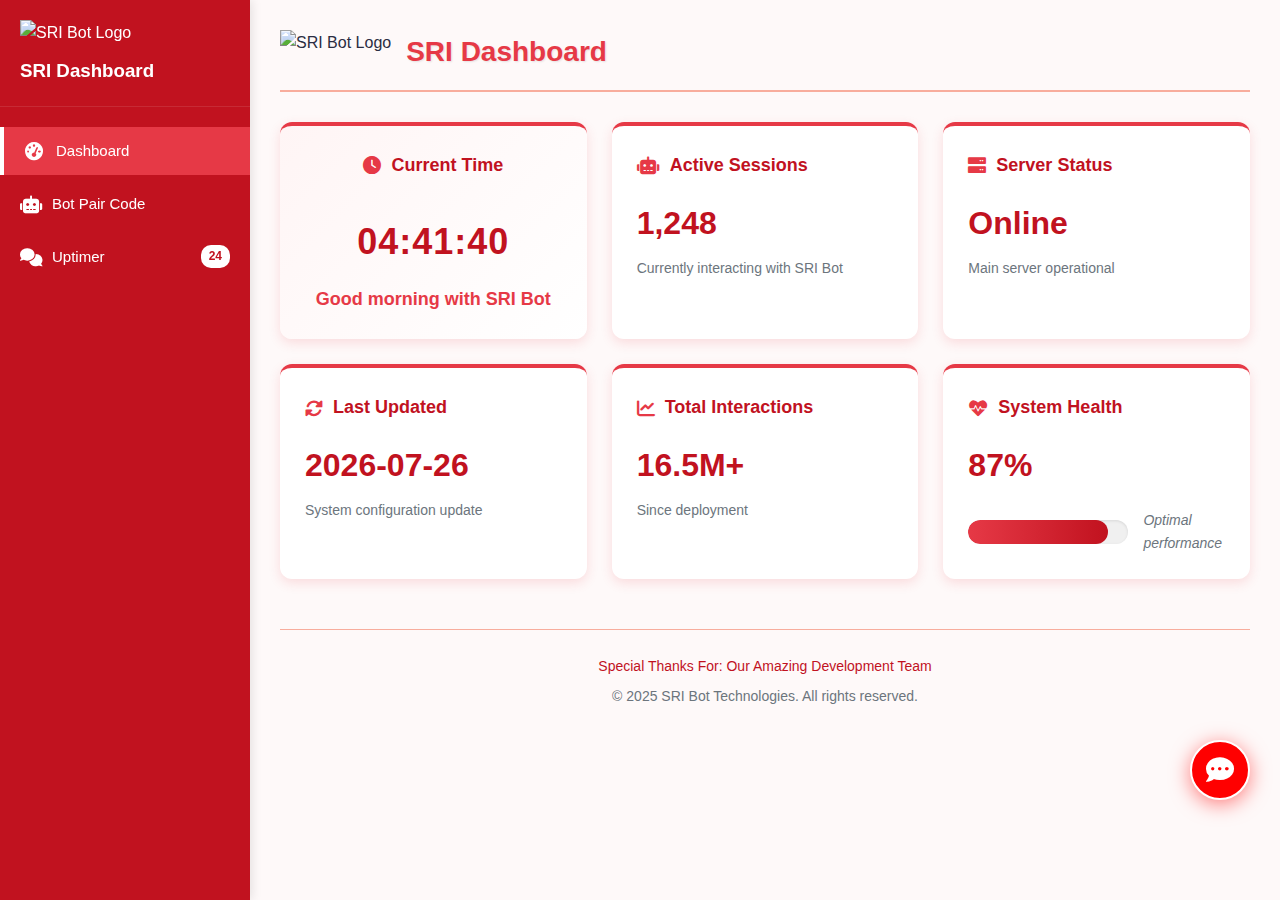
==== index.html @ 92da76e5 "Add files via upload" ====
<!DOCTYPE html>
<html lang="en">
<head>
    <meta charset="UTF-8">
    <meta name="viewport" content="width=device-width, initial-scale=1.0">
    <title>SRI Dashboard</title>
    <link rel="stylesheet" href="https://cdnjs.cloudflare.com/ajax/libs/font-awesome/6.0.0-beta3/css/all.min.css">
    <style>
        :root {
            --primary-color: #e63946;
            --primary-dark: #c1121f;
            --primary-light: #f8ad9d;
            --secondary-color: #fff5f5;
            --waluka-sidebar: #000000;
            --text-color: #2b2d42;
            --light-text: #6c757d;
            --card-shadow: 0 4px 12px rgba(230, 57, 70, 0.15);
            --card-hover-shadow: 0 8px 16px rgba(230, 57, 70, 0.2);
            --sidebar-width: 250px;
        }

        * {
            margin: 0;
            padding: 0;
            box-sizing: border-box;
            font-family: 'Segoe UI', Tahoma, Geneva, Verdana, sans-serif;
        }

        body {
            background-color: #fef9f9;
            color: var(--text-color);
            line-height: 1.6;
            display: flex;
            min-height: 100vh;
        }

        /* Sidebar Styles */
        .sidebar {
            width: var(--sidebar-width);
            background: var(--primary-dark);
            color: white;
            padding: 20px 0;
            transition: all 0.3s ease;
            height: 100vh;
            position: fixed;
            box-shadow: 2px 0 10px rgba(0, 0, 0, 0.1);
            z-index: 1000;
        }

        .sidebar-header {
            padding: 0 20px 20px;
            border-bottom: 1px solid rgba(255, 255, 255, 0.1);
            margin-bottom: 20px;
        }

        .sidebar-header img {
            height: 40px;
            margin-bottom: 10px;
        }

        .sidebar-menu {
            list-style: none;
        }

        .sidebar-menu li {
            margin-bottom: 5px;
        }

        .sidebar-menu a {
            display: flex;
            align-items: center;
            padding: 12px 20px;
            color: white;
            text-decoration: none;
            transition: all 0.3s ease;
            font-size: 15px;
        }

        .sidebar-menu a:hover, .sidebar-menu a.active {
            background: var(--primary-color);
            border-left: 4px solid white;
        }

        .sidebar-menu i {
            margin-right: 12px;
            font-size: 18px;
            width: 20px;
            text-align: center;
        }

        .sidebar-menu .menu-text {
            flex-grow: 1;
        }

        .sidebar-menu .badge {
            background: white;
            color: var(--primary-dark);
            border-radius: 10px;
            padding: 2px 8px;
            font-size: 12px;
            font-weight: bold;
        }

        /* Main Content Styles */
        .main-content {
            flex: 1;
            margin-left: var(--sidebar-width);
            padding: 30px;
            transition: all 0.3s ease;
        }

        .container {
            max-width: 1200px;
            margin: 0 auto;
        }

        header {
            display: flex;
            align-items: center;
            justify-content: space-between;
            margin-bottom: 30px;
            padding-bottom: 15px;
            border-bottom: 2px solid var(--primary-light);
        }

        .mobile-menu-btn {
            display: none;
            background: var(--primary-color);
            color: white;
            border: none;
            padding: 10px 15px;
            border-radius: 5px;
            font-size: 18px;
            cursor: pointer;
        }

        .logo {
            display: flex;
            align-items: center;
        }

        .logo img {
            height: 45px;
            margin-right: 15px;
        }

        .logo h1 {
            font-size: 28px;
            font-weight: 700;
            color: var(--primary-color);
            text-shadow: 1px 1px 2px rgba(0,0,0,0.1);
        }

        .dashboard {
            display: grid;
            grid-template-columns: repeat(auto-fit, minmax(300px, 1fr));
            gap: 25px;
        }

        .card {
            background: white;
            border-radius: 12px;
            padding: 25px;
            box-shadow: var(--card-shadow);
            transition: all 0.3s ease;
            border-top: 4px solid var(--primary-color);
        }

        .card:hover {
            transform: translateY(-5px);
            box-shadow: var(--card-hover-shadow);
        }

        .card h2 {
            font-size: 18px;
            margin-bottom: 18px;
            color: var(--primary-dark);
            display: flex;
            align-items: center;
            gap: 10px;
        }

        .card h2 i {
            color: var(--primary-color);
        }

        .card .value {
            font-size: 32px;
            font-weight: 700;
            margin-bottom: 8px;
            color: var(--primary-dark);
        }

        .card .label {
            color: var(--light-text);
            font-size: 14px;
        }

        .clock {
            display: flex;
            flex-direction: column;
            align-items: center;
            justify-content: center;
            text-align: center;
            background: linear-gradient(135deg, var(--secondary-color) 0%, white 100%);
        }

        .clock .time {
            font-size: 36px;
            font-weight: 700;
            margin: 15px 0;
            color: var(--primary-dark);
            letter-spacing: 1px;
        }

        .clock .greeting {
            font-size: 18px;
            color: var(--primary-color);
            font-weight: 600;
        }

        .battery {
            display: flex;
            flex-direction: column;
        }

        .battery-info {
            display: flex;
            align-items: center;
            margin-top: 10px;
        }

        .battery-level {
            width: 100%;
            height: 24px;
            background: #f0f0f0;
            border-radius: 12px;
            overflow: hidden;
            margin-right: 15px;
            position: relative;
            box-shadow: inset 0 1px 3px rgba(0,0,0,0.1);
        }

        .battery-fill {
            height: 100%;
            background: linear-gradient(90deg, var(--primary-color) 0%, var(--primary-dark) 100%);
            border-radius: 12px;
            width: 57%;
            transition: width 0.5s ease;
        }

        .battery-status {
            font-size: 14px;
            color: var(--light-text);
            font-style: italic;
        }

        .footer {
            margin-top: 50px;
            text-align: center;
            color: var(--light-text);
            font-size: 14px;
            padding: 25px;
            border-top: 1px solid var(--primary-light);
        }

        .footer p:first-child {
            color: var(--primary-dark);
            font-weight: 500;
            margin-bottom: 8px;
        }

        /* Animations */
        @keyframes pulse {
            0% { transform: scale(1); }
            50% { transform: scale(1.05); }
            100% { transform: scale(1); }
        }

        .time-update {
            animation: pulse 0.5s ease;
        }

        /* Responsive Styles */
        @media (max-width: 992px) {
            .sidebar {
                transform: translateX(-100%);
                position: fixed;
                top: 0;
                left: 0;
                height: 100%;
            }

            .sidebar.active {
                transform: translateX(0);
            }

            .main-content {
                margin-left: 0;
            }

            .mobile-menu-btn {
                display: block;
            }
        }

        @media (max-width: 768px) {
            .dashboard {
                grid-template-columns: 1fr;
            }
            
            .card .value {
                font-size: 28px;
            }
            
            .logo h1 {
                font-size: 24px;
            }

            .main-content {
                padding: 20px;
            }
        }
        
                /* Red Theme Variables */
        :root {
            --primary-red: #ff0000;
            --dark-red: #cc0000;
            --light-red: #ff6666;
            --white: #ffffff;
            --black: #000000;
        }

        /* Floating Chat Button - White Icon on Red */
        .floating-chat-btn {
            position: fixed;
            bottom: 100px; /* Moved up from bottom */
            right: 30px;
            z-index: 9999;
        }

        .chat-icon {
            width: 60px;
            height: 60px;
            background: var(--primary-red);
            border-radius: 50%;
            display: flex;
            align-items: center;
            justify-content: center;
            box-shadow: 0 4px 20px rgba(255, 0, 0, 0.5);
            cursor: pointer;
            transition: all 0.3s ease;
            border: 2px solid var(--white);
        }

        .chat-icon:hover {
            transform: scale(1.1);
            background: var(--dark-red);
        }

        .chat-icon i {
            color: var(--white);
            font-size: 28px;
        }

        /* Chat Window - Red Theme */
        .chat-window {
            position: fixed;
            bottom: 160px; /* Positioned above the button */
            right: 30px;
            width: 350px;
            height: 500px;
            background: var(--primary-red);
            border-radius: 15px 15px 0 0;
            box-shadow: 0 0 30px rgba(255, 0, 0, 0.3);
            display: none;
            flex-direction: column;
            z-index: 9998;
            border: 2px solid var(--white);
            overflow: hidden;
        }

        .chat-header {
            padding: 12px 15px;
            background: var(--dark-red);
            color: var(--white);
            display: flex;
            justify-content: space-between;
            align-items: center;
            font-weight: bold;
        }

        .close-btn {
            background: none;
            border: none;
            color: var(--white);
            font-size: 20px;
            cursor: pointer;
        }

        .chat-iframe {
            flex: 1;
            border: none;
            background: var(--white);
        }

        /* Animation for smooth appearance */
        @keyframes slideUp {
            from { transform: translateY(20px); opacity: 0; }
            to { transform: translateY(0); opacity: 1; }
        }

        .chat-window.open {
            display: flex;
            animation: slideUp 0.3s ease-out;
        }

        /* Responsive Design */
        @media (max-width: 768px) {
            .chat-window {
                width: 90%;
                right: 5%;
                height: 80vh;
                bottom: 120px;
            }
            
            .floating-chat-btn {
                bottom: 30px;
            }
        }
    </style>
</head>
<body>
    <!-- Sidebar Navigation -->
    <div class="sidebar" id="sidebar">
        <div class="sidebar-header">
            <img src="https://i.ibb.co/XfCcWFsG/Picsart-25-03-27-20-44-23-257.png" alt="SRI Bot Logo">
            <h3>SRI Dashboard</h3>
        </div>
        <ul class="sidebar-menu">
            <li><a href="index.html" class="active"><i class="fas fa-tachometer-alt"></i> <span class="menu-text">Dashboard</span></a></li>
            <li><a href="webpair.html"><i class="fas fa-robot"></i> <span class="menu-text">Bot Pair Code</span></a></li>
            <li><a href="#"><i class="fas fa-comments"></i> <span class="menu-text">Uptimer</span> <span class="badge">24</span></a></li>
            <!-- <li><a href="#"><i class="fas fa-chart-bar"></i> <span class="menu-text">Analytics</span></a></li>
            <li><a href="#"><i class="fas fa-cog"></i> <span class="menu-text">Settings</span></a></li>
            <li><a href="#"><i class="fas fa-users"></i> <span class="menu-text">Users</span></a></li>
            <li><a href="#"><i class="fas fa-plug"></i> <span class="menu-text">Integrations</span></a></li>
            <li><a href="#"><i class="fas fa-file-alt"></i> <span class="menu-text">Reports</span></a></li>
            <li><a href="#"><i class="fas fa-question-circle"></i> <span class="menu-text">Help</span></a></li>
            <li><a href="#"><i class="fas fa-sign-out-alt"></i> <span class="menu-text">Logout</span></a></li> -->
        </ul>
    </div>

    <!-- Main Content -->
    <div class="main-content">
        <div class="container">
            <header>
                <button class="mobile-menu-btn" id="mobileMenuBtn">
                    <i class="fas fa-bars"></i>
                </button>
                <div class="logo">
                    <img src="https://i.ibb.co/XfCcWFsG/Picsart-25-03-27-20-44-23-257.png" alt="SRI Bot Logo">
                    <h1>SRI Dashboard</h1>
                </div>
            </header>

            <div class="dashboard">
                <div class="card clock">
                    <h2><i class="fas fa-clock"></i> Current Time</h2>
                    <div class="time" id="current-time">--:--:--</div>
                    <div class="greeting" id="greeting">Welcome to SRI Bot</div>
                </div>

                <div class="card">
                    <h2><i class="fas fa-robot"></i> Active Sessions</h2>
                    <div class="value">1,248</div>
                    <div class="label">Currently interacting with SRI Bot</div>
                </div>

                <div class="card">
                    <h2><i class="fas fa-server"></i> Server Status</h2>
                    <div class="value">Online</div>
                    <div class="label">Main server operational</div>
                </div>

                <div class="card">
                    <h2><i class="fas fa-sync-alt"></i> Last Updated</h2>
                    <div class="value" id="last-updated">2025-01-20</div>
                    <div class="label">System configuration update</div>
                </div>

                <div class="card">
                    <h2><i class="fas fa-chart-line"></i> Total Interactions</h2>
                    <div class="value">16.5M+</div>
                    <div class="label">Since deployment</div>
                </div>

                <div class="card battery">
                    <h2><i class="fas fa-heartbeat"></i> System Health</h2>
                    <div class="value">87%</div>
                    <div class="battery-info">
                        <div class="battery-level">
                            <div class="battery-fill" style="width: 87%;"></div>
                        </div>
                        <div class="battery-status">Optimal performance</div>
                    </div>
                </div>
            </div>
            
                <!-- Your website content here -->

    <!-- Floating Chat Button -->
    <div class="floating-chat-btn" id="chatBtn">
        <div class="chat-icon">
            <i class="fas fa-comment-dots"></i>
        </div>
    </div>

    <!-- Chat Window -->
    <div class="chat-window" id="chatWindow">
        <div class="chat-header">
            <span>SRI Chat</span>
            <button class="close-btn" id="closeChat">
                <i class="fas fa-times"></i>
            </button>
        </div>
        <iframe src="https://sri-chat.vercel.app/" class="chat-iframe" allow="camera; microphone"></iframe>
    </div>

            <div class="footer">
                <p>Special Thanks For: Our Amazing Development Team</p>
                <p>&copy; 2025 SRI Bot Technologies. All rights reserved.</p>
            </div>
        </div>
    </div>

    <script>
        // Update clock in real-time with animation
        function updateClock() {
            const now = new Date();
            const timeElement = document.getElementById('current-time');
            const hours = now.getHours().toString().padStart(2, '0');
            const minutes = now.getMinutes().toString().padStart(2, '0');
            const seconds = now.getSeconds().toString().padStart(2, '0');
            
            // Add animation class
            timeElement.classList.add('time-update');
            setTimeout(() => {
                timeElement.classList.remove('time-update');
            }, 500);
            
            timeElement.textContent = `${hours}:${minutes}:${seconds}`;

            // Update greeting based on time of day
            const greetingElement = document.getElementById('greeting');
            if (hours < 12) {
                greetingElement.textContent = 'Good morning with SRI Bot';
            } else if (hours < 18) {
                greetingElement.textContent = 'Good afternoon with SRI Bot';
            } else {
                greetingElement.textContent = 'Good evening with SRI Bot';
            }
        }

        // Update last updated date to current date
        document.getElementById('last-updated').textContent = new Date().toISOString().split('T')[0];

        // Initialize clock and update every second
        updateClock();
        setInterval(updateClock, 1000);

        // Simulate changing system health for demo purposes
        setInterval(() => {
            const batteryFill = document.querySelector('.battery-fill');
            const batteryValue = document.querySelector('.battery .value');
            const batteryStatus = document.querySelector('.battery-status');
            const randomHealth = Math.floor(Math.random() * 20) + 80; // Random between 80-100
            
            batteryFill.style.width = `${randomHealth}%`;
            batteryValue.textContent = `${randomHealth}%`;
            
            if (randomHealth > 90) {
                batteryStatus.textContent = "Optimal performance";
            } else if (randomHealth > 75) {
                batteryStatus.textContent = "Good condition";
            } else {
                batteryStatus.textContent = "Needs attention";
            }
        }, 5000);

        // Mobile Menu Toggle
        const mobileMenuBtn = document.getElementById('mobileMenuBtn');
        const sidebar = document.getElementById('sidebar');

        mobileMenuBtn.addEventListener('click', () => {
            sidebar.classList.toggle('active');
        });

        // Close sidebar when clicking outside on mobile
        document.addEventListener('click', (event) => {
            if (window.innerWidth <= 768 && 
                !sidebar.contains(event.target) && 
                !mobileMenuBtn.contains(event.target)) {
                sidebar.classList.remove('active');
            }
        });

        // Keep your existing JavaScript functions here
        
        // Chat Toggle Functionality
        const chatBtn = document.getElementById('chatBtn');
        const chatWindow = document.getElementById('chatWindow');
        const closeChat = document.getElementById('closeChat');

        chatBtn.addEventListener('click', function() {
            chatWindow.classList.toggle('open');
        });

        closeChat.addEventListener('click', function() {
            chatWindow.classList.remove('open');
        });

        // Close when clicking outside (optional)
        document.addEventListener('click', function(e) {
            if (!chatWindow.contains(e.target) && !chatBtn.contains(e.target)) {
                chatWindow.classList.remove('open');
            }
        });
    </script>
</body>
</html>
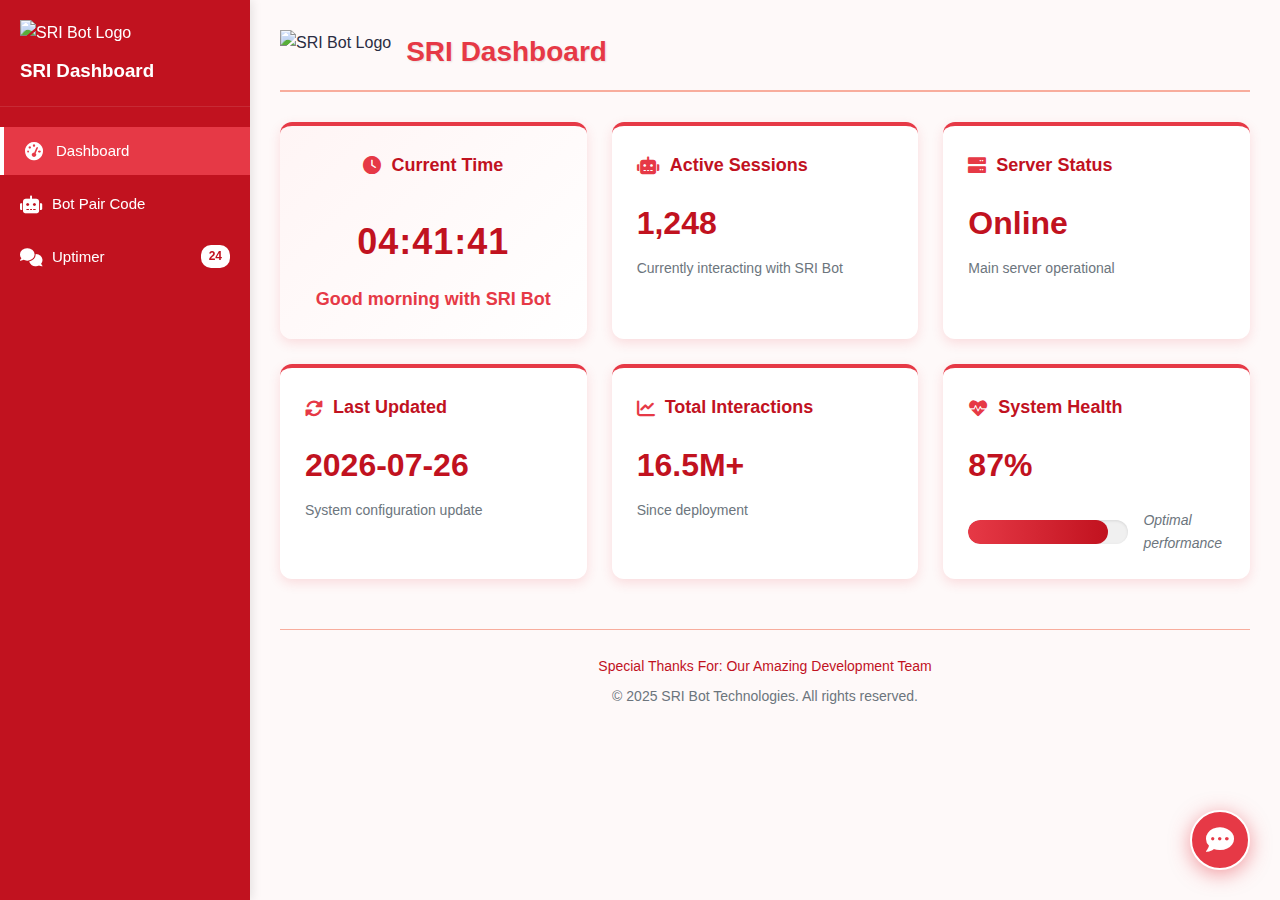
==== commit 51bf9445: "Add files via upload" ====
--- a/index.html
+++ b/index.html
@@ -331,101 +331,105 @@
             --black: #000000;
         }
 
-        /* Floating Chat Button - White Icon on Red */
-        .floating-chat-btn {
+/* අලුතින් එක් කරන ලද ස්ටයිල් */
+        .close-btn {
+            background: transparent;
+            border: none;
+            color: white;
+            cursor: pointer;
+            padding: 5px;
+            margin-left: 15px;
+        }
+
+        .close-btn:hover {
+            color: #ffd6d9;
+        }
+
+        /* Floating Chat Button */
+        .chat-toggle-btn {
             position: fixed;
-            bottom: 100px; /* Moved up from bottom */
+            bottom: 30px;
             right: 30px;
-            z-index: 9999;
-        }
-
-        .chat-icon {
             width: 60px;
             height: 60px;
-            background: var(--primary-red);
+            background: #e63946;
             border-radius: 50%;
             display: flex;
             align-items: center;
             justify-content: center;
-            box-shadow: 0 4px 20px rgba(255, 0, 0, 0.5);
+            box-shadow: 0 4px 20px rgba(230, 57, 70, 0.5);
             cursor: pointer;
-            transition: all 0.3s ease;
-            border: 2px solid var(--white);
-        }
-
-        .chat-icon:hover {
-            transform: scale(1.1);
-            background: var(--dark-red);
-        }
-
-        .chat-icon i {
-            color: var(--white);
+            border: 2px solid white;
+            z-index: 1000;
+        }
+        
+        .chat-toggle-btn i {
+            color: white;
             font-size: 28px;
-        }
-
-        /* Chat Window - Red Theme */
+            transition: transform 0.3s;
+        }
+        
+        .chat-toggle-btn.active i {
+            transform: rotate(135deg);
+        }
+
+        /* Floating Chat Window */
         .chat-window {
             position: fixed;
-            bottom: 160px; /* Positioned above the button */
+            bottom: 100px;
             right: 30px;
             width: 350px;
-            height: 500px;
-            background: var(--primary-red);
-            border-radius: 15px 15px 0 0;
-            box-shadow: 0 0 30px rgba(255, 0, 0, 0.3);
+            height: 450px;
+            background: #e63946;
+            border-radius: 12px 12px 0 0;
+            box-shadow: 0 0 30px rgba(230, 57, 70, 0.3);
             display: none;
             flex-direction: column;
-            z-index: 9998;
-            border: 2px solid var(--white);
+            z-index: 999;
+            border: 2px solid white;
             overflow: hidden;
-        }
-
+            resize: none;
+        }
+        
+        .chat-window.active {
+            display: flex;
+        }
+        
         .chat-header {
             padding: 12px 15px;
-            background: var(--dark-red);
-            color: var(--white);
+            background: #c1121f;
+            color: white;
             display: flex;
             justify-content: space-between;
             align-items: center;
-            font-weight: bold;
-        }
-
-        .close-btn {
-            background: none;
-            border: none;
-            color: var(--white);
-            font-size: 20px;
-            cursor: pointer;
-        }
-
-        .chat-iframe {
+            cursor: move;
+            user-select: none;
+        }
+        
+        .chat-content {
             flex: 1;
-            border: none;
-            background: var(--white);
-        }
-
-        /* Animation for smooth appearance */
-        @keyframes slideUp {
-            from { transform: translateY(20px); opacity: 0; }
-            to { transform: translateY(0); opacity: 1; }
-        }
-
-        .chat-window.open {
-            display: flex;
-            animation: slideUp 0.3s ease-out;
-        }
-
+            background: white;
+            overflow: auto;
+        }
+        
+        .resize-handle {
+            position: absolute;
+            width: 20px;
+            height: 20px;
+            right: 0;
+            bottom: 0;
+            cursor: nwse-resize;
+            background: #c1121f;
+            z-index: 10;
+        }
+        
         /* Responsive Design */
         @media (max-width: 768px) {
             .chat-window {
-                width: 90%;
-                right: 5%;
-                height: 80vh;
-                bottom: 120px;
-            }
-            
-            .floating-chat-btn {
-                bottom: 30px;
+                width: 90vw;
+                height: 60vh;
+                right: 5vw;
+                bottom: 80px;
             }
         }
     </style>
@@ -473,7 +477,7 @@
 
                 <div class="card">
                     <h2><i class="fas fa-robot"></i> Active Sessions</h2>
-                    <div class="value">1,248</div>
+                    <div class="value" id="visitor-count">1,248</div>
                     <div class="label">Currently interacting with SRI Bot</div>
                 </div>
 
@@ -491,7 +495,7 @@
 
                 <div class="card">
                     <h2><i class="fas fa-chart-line"></i> Total Interactions</h2>
-                    <div class="value">16.5M+</div>
+                    <div class="value" id="total-requests">16.5M+</div>
                     <div class="label">Since deployment</div>
                 </div>
 
@@ -508,23 +512,21 @@
             </div>
             
                 <!-- Your website content here -->
-
-    <!-- Floating Chat Button -->
-    <div class="floating-chat-btn" id="chatBtn">
-        <div class="chat-icon">
-            <i class="fas fa-comment-dots"></i>
+    <!-- Floating Chat Toggle Button -->
+    <div class="chat-toggle-btn" id="chatToggleBtn">
+        <i class="fas fa-comment-dots"></i>
+    </div>
+
+    <!-- Floating Chat Window -->
+    <div class="chat-window" id="chatWindow">
+        <div class="chat-header" id="chatHeader">
+            <span>SRI Live Chat</span>
+
         </div>
-    </div>
-
-    <!-- Chat Window -->
-    <div class="chat-window" id="chatWindow">
-        <div class="chat-header">
-            <span>SRI Chat</span>
-            <button class="close-btn" id="closeChat">
-                <i class="fas fa-times"></i>
-            </button>
+        <div class="chat-content">
+            <iframe src="https://sri-chat.vercel.app/" style="width:100%;height:100%;border:none;"></iframe>
         </div>
-        <iframe src="https://sri-chat.vercel.app/" class="chat-iframe" allow="camera; microphone"></iframe>
+        <div class="resize-handle" id="resizeHandle"></div>
     </div>
 
             <div class="footer">
@@ -561,6 +563,23 @@
                 greetingElement.textContent = 'Good evening with SRI Bot';
             }
         }
+        
+        //Visitor-count
+        fetch("https://visitor.api.akuari.my.id/umum/view?id=Waluka")
+       .then((response) => response.json())
+       .then((data) => {
+        const visitorCount = data?.visitor?.total; 
+        const visitorCountTdy = data?.visitor?.hari; 
+        if (visitorCount !== undefined) {
+        document.getElementById("visitor-count").innerText = visitorCountTdy;
+        document.getElementById("total-requests").innerText = visitorCount;
+        } else {
+        console.error("Visitor count not available.");
+    }
+  })
+  .catch((error) => {
+    console.error("Error fetching data:", error);
+  });
 
         // Update last updated date to current date
         document.getElementById('last-updated').textContent = new Date().toISOString().split('T')[0];
@@ -608,23 +627,153 @@
         // Keep your existing JavaScript functions here
         
         // Chat Toggle Functionality
-        const chatBtn = document.getElementById('chatBtn');
-        const chatWindow = document.getElementById('chatWindow');
-        const closeChat = document.getElementById('closeChat');
-
-        chatBtn.addEventListener('click', function() {
-            chatWindow.classList.toggle('open');
-        });
-
-        closeChat.addEventListener('click', function() {
-            chatWindow.classList.remove('open');
-        });
-
-        // Close when clicking outside (optional)
-        document.addEventListener('click', function(e) {
-            if (!chatWindow.contains(e.target) && !chatBtn.contains(e.target)) {
-                chatWindow.classList.remove('open');
-            }
+        document.addEventListener('DOMContentLoaded', function() {
+            const chatToggleBtn = document.getElementById('chatToggleBtn');
+            const chatWindow = document.getElementById('chatWindow');
+            const chatHeader = document.getElementById('chatHeader');
+            const closeChat = document.getElementById('closeChat');
+            const resizeHandle = document.getElementById('resizeHandle');
+
+            // Drag එකට බාධා නොකිරීම සඳහා
+            chatHeader.addEventListener('mousedown', function(e) {
+                // Close බොත්තම මත ක්ලික් කලහොත් drag නොකිරීම
+                if(e.target.closest('.close-btn')) return;
+                
+                isDragging = true;
+                offsetX = e.clientX - chatWindow.getBoundingClientRect().left;
+                offsetY = e.clientY - chatWindow.getBoundingClientRect().top;
+                chatWindow.style.cursor = 'grabbing';
+                e.preventDefault();
+            });
+
+                        // Toggle chat window
+            chatToggleBtn.addEventListener('click', function() {
+                chatWindow.classList.toggle('active');
+                chatToggleBtn.classList.toggle('active');
+            });
+
+            
+
+            // Make window draggable
+            let isDragging = false;
+            let offsetX, offsetY;
+
+            chatHeader.addEventListener('mousedown', function(e) {
+                isDragging = true;
+                offsetX = e.clientX - chatWindow.getBoundingClientRect().left;
+                offsetY = e.clientY - chatWindow.getBoundingClientRect().top;
+                chatWindow.style.cursor = 'grabbing';
+                e.preventDefault();
+            });
+
+            document.addEventListener('mousemove', function(e) {
+                if (!isDragging) return;
+                
+                // Calculate new position
+                let newLeft = e.clientX - offsetX;
+                let newTop = e.clientY - offsetY;
+                
+                // Keep window within viewport
+                newLeft = Math.max(0, Math.min(newLeft, window.innerWidth - chatWindow.offsetWidth));
+                newTop = Math.max(0, Math.min(newTop, window.innerHeight - chatWindow.offsetHeight));
+                
+                chatWindow.style.left = newLeft + 'px';
+                chatWindow.style.top = newTop + 'px';
+            });
+
+            document.addEventListener('mouseup', function() {
+                isDragging = false;
+                chatWindow.style.cursor = '';
+            });
+
+            // Make window resizable
+            let isResizing = false;
+            let startWidth, startHeight, startX, startY;
+
+            resizeHandle.addEventListener('mousedown', function(e) {
+                isResizing = true;
+                startX = e.clientX;
+                startY = e.clientY;
+                startWidth = parseInt(document.defaultView.getComputedStyle(chatWindow).width, 10);
+                startHeight = parseInt(document.defaultView.getComputedStyle(chatWindow).height, 10);
+                e.preventDefault();
+            });
+
+            document.addEventListener('mousemove', function(e) {
+                if (!isResizing) return;
+                
+                // Calculate new size
+                let newWidth = startWidth + (e.clientX - startX);
+                let newHeight = startHeight + (e.clientY - startY);
+                
+                // Set minimum size
+                newWidth = Math.max(300, newWidth);
+                newHeight = Math.max(200, newHeight);
+                
+                chatWindow.style.width = newWidth + 'px';
+                chatWindow.style.height = newHeight + 'px';
+            });
+
+            document.addEventListener('mouseup', function() {
+                isResizing = false;
+            });
+
+            // Touch support for mobile devices
+            chatHeader.addEventListener('touchstart', function(e) {
+                isDragging = true;
+                const touch = e.touches[0];
+                offsetX = touch.clientX - chatWindow.getBoundingClientRect().left;
+                offsetY = touch.clientY - chatWindow.getBoundingClientRect().top;
+                e.preventDefault();
+            });
+
+            document.addEventListener('touchmove', function(e) {
+                if (!isDragging) return;
+                const touch = e.touches[0];
+                
+                let newLeft = touch.clientX - offsetX;
+                let newTop = touch.clientY - offsetY;
+                
+                newLeft = Math.max(0, Math.min(newLeft, window.innerWidth - chatWindow.offsetWidth));
+                newTop = Math.max(0, Math.min(newTop, window.innerHeight - chatWindow.offsetHeight));
+                
+                chatWindow.style.left = newLeft + 'px';
+                chatWindow.style.top = newTop + 'px';
+                e.preventDefault();
+            });
+
+            document.addEventListener('touchend', function() {
+                isDragging = false;
+            });
+
+            resizeHandle.addEventListener('touchstart', function(e) {
+                isResizing = true;
+                const touch = e.touches[0];
+                startX = touch.clientX;
+                startY = touch.clientY;
+                startWidth = parseInt(document.defaultView.getComputedStyle(chatWindow).width, 10);
+                startHeight = parseInt(document.defaultView.getComputedStyle(chatWindow).height, 10);
+                e.preventDefault();
+            });
+
+            document.addEventListener('touchmove', function(e) {
+                if (!isResizing) return;
+                const touch = e.touches[0];
+                
+                let newWidth = startWidth + (touch.clientX - startX);
+                let newHeight = startHeight + (touch.clientY - startY);
+                
+                newWidth = Math.max(300, newWidth);
+                newHeight = Math.max(200, newHeight);
+                
+                chatWindow.style.width = newWidth + 'px';
+                chatWindow.style.height = newHeight + 'px';
+                e.preventDefault();
+            });
+
+            document.addEventListener('touchend', function() {
+                isResizing = false;
+            });
         });
     </script>
 </body>
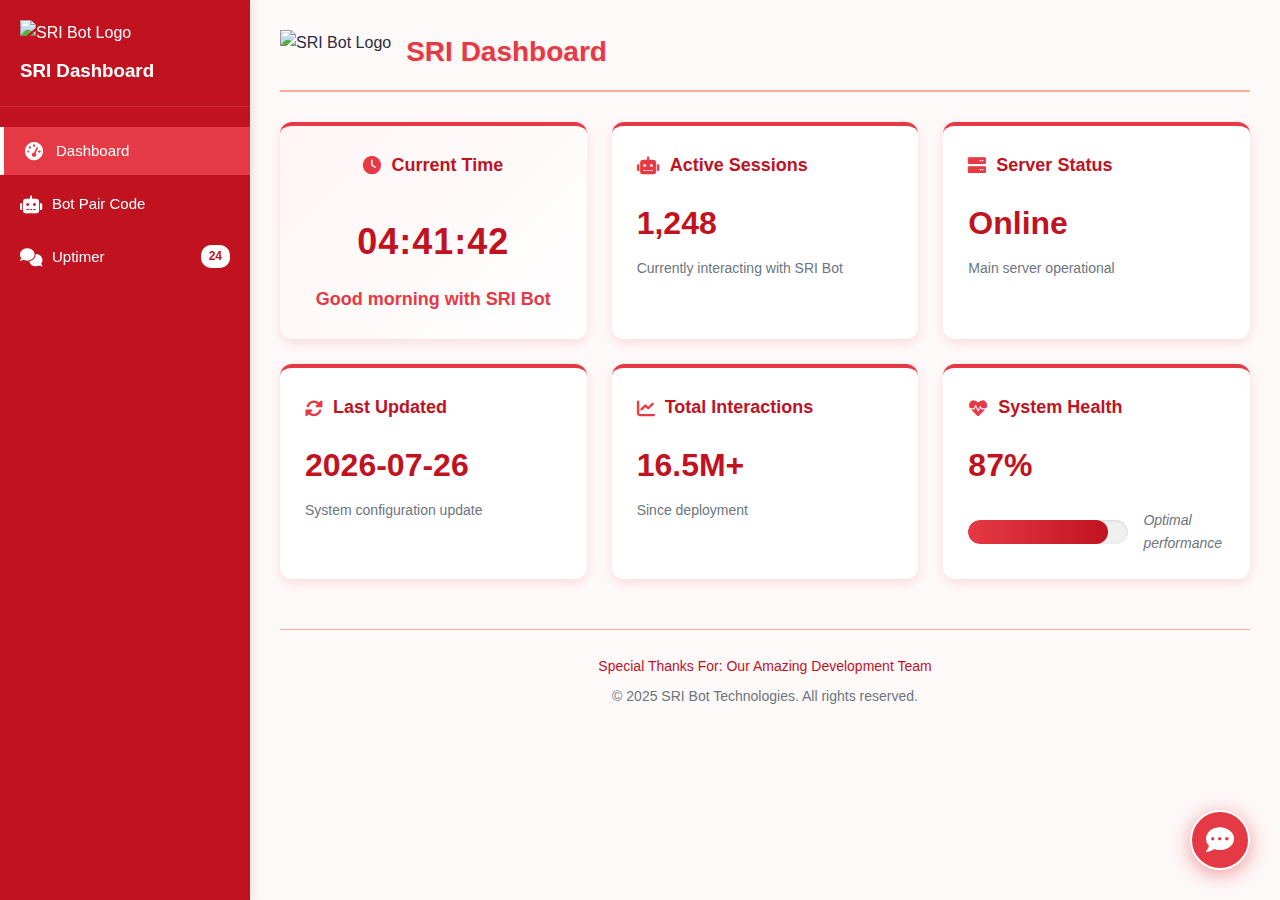
==== commit 78b601fe: "Add files via upload" ====
--- a/index.html
+++ b/index.html
@@ -4,435 +4,8 @@
     <meta charset="UTF-8">
     <meta name="viewport" content="width=device-width, initial-scale=1.0">
     <title>SRI Dashboard</title>
+    <link rel="stylesheet" href="style.css">
     <link rel="stylesheet" href="https://cdnjs.cloudflare.com/ajax/libs/font-awesome/6.0.0-beta3/css/all.min.css">
-    <style>
-        :root {
-            --primary-color: #e63946;
-            --primary-dark: #c1121f;
-            --primary-light: #f8ad9d;
-            --secondary-color: #fff5f5;
-            --waluka-sidebar: #000000;
-            --text-color: #2b2d42;
-            --light-text: #6c757d;
-            --card-shadow: 0 4px 12px rgba(230, 57, 70, 0.15);
-            --card-hover-shadow: 0 8px 16px rgba(230, 57, 70, 0.2);
-            --sidebar-width: 250px;
-        }
-
-        * {
-            margin: 0;
-            padding: 0;
-            box-sizing: border-box;
-            font-family: 'Segoe UI', Tahoma, Geneva, Verdana, sans-serif;
-        }
-
-        body {
-            background-color: #fef9f9;
-            color: var(--text-color);
-            line-height: 1.6;
-            display: flex;
-            min-height: 100vh;
-        }
-
-        /* Sidebar Styles */
-        .sidebar {
-            width: var(--sidebar-width);
-            background: var(--primary-dark);
-            color: white;
-            padding: 20px 0;
-            transition: all 0.3s ease;
-            height: 100vh;
-            position: fixed;
-            box-shadow: 2px 0 10px rgba(0, 0, 0, 0.1);
-            z-index: 1000;
-        }
-
-        .sidebar-header {
-            padding: 0 20px 20px;
-            border-bottom: 1px solid rgba(255, 255, 255, 0.1);
-            margin-bottom: 20px;
-        }
-
-        .sidebar-header img {
-            height: 40px;
-            margin-bottom: 10px;
-        }
-
-        .sidebar-menu {
-            list-style: none;
-        }
-
-        .sidebar-menu li {
-            margin-bottom: 5px;
-        }
-
-        .sidebar-menu a {
-            display: flex;
-            align-items: center;
-            padding: 12px 20px;
-            color: white;
-            text-decoration: none;
-            transition: all 0.3s ease;
-            font-size: 15px;
-        }
-
-        .sidebar-menu a:hover, .sidebar-menu a.active {
-            background: var(--primary-color);
-            border-left: 4px solid white;
-        }
-
-        .sidebar-menu i {
-            margin-right: 12px;
-            font-size: 18px;
-            width: 20px;
-            text-align: center;
-        }
-
-        .sidebar-menu .menu-text {
-            flex-grow: 1;
-        }
-
-        .sidebar-menu .badge {
-            background: white;
-            color: var(--primary-dark);
-            border-radius: 10px;
-            padding: 2px 8px;
-            font-size: 12px;
-            font-weight: bold;
-        }
-
-        /* Main Content Styles */
-        .main-content {
-            flex: 1;
-            margin-left: var(--sidebar-width);
-            padding: 30px;
-            transition: all 0.3s ease;
-        }
-
-        .container {
-            max-width: 1200px;
-            margin: 0 auto;
-        }
-
-        header {
-            display: flex;
-            align-items: center;
-            justify-content: space-between;
-            margin-bottom: 30px;
-            padding-bottom: 15px;
-            border-bottom: 2px solid var(--primary-light);
-        }
-
-        .mobile-menu-btn {
-            display: none;
-            background: var(--primary-color);
-            color: white;
-            border: none;
-            padding: 10px 15px;
-            border-radius: 5px;
-            font-size: 18px;
-            cursor: pointer;
-        }
-
-        .logo {
-            display: flex;
-            align-items: center;
-        }
-
-        .logo img {
-            height: 45px;
-            margin-right: 15px;
-        }
-
-        .logo h1 {
-            font-size: 28px;
-            font-weight: 700;
-            color: var(--primary-color);
-            text-shadow: 1px 1px 2px rgba(0,0,0,0.1);
-        }
-
-        .dashboard {
-            display: grid;
-            grid-template-columns: repeat(auto-fit, minmax(300px, 1fr));
-            gap: 25px;
-        }
-
-        .card {
-            background: white;
-            border-radius: 12px;
-            padding: 25px;
-            box-shadow: var(--card-shadow);
-            transition: all 0.3s ease;
-            border-top: 4px solid var(--primary-color);
-        }
-
-        .card:hover {
-            transform: translateY(-5px);
-            box-shadow: var(--card-hover-shadow);
-        }
-
-        .card h2 {
-            font-size: 18px;
-            margin-bottom: 18px;
-            color: var(--primary-dark);
-            display: flex;
-            align-items: center;
-            gap: 10px;
-        }
-
-        .card h2 i {
-            color: var(--primary-color);
-        }
-
-        .card .value {
-            font-size: 32px;
-            font-weight: 700;
-            margin-bottom: 8px;
-            color: var(--primary-dark);
-        }
-
-        .card .label {
-            color: var(--light-text);
-            font-size: 14px;
-        }
-
-        .clock {
-            display: flex;
-            flex-direction: column;
-            align-items: center;
-            justify-content: center;
-            text-align: center;
-            background: linear-gradient(135deg, var(--secondary-color) 0%, white 100%);
-        }
-
-        .clock .time {
-            font-size: 36px;
-            font-weight: 700;
-            margin: 15px 0;
-            color: var(--primary-dark);
-            letter-spacing: 1px;
-        }
-
-        .clock .greeting {
-            font-size: 18px;
-            color: var(--primary-color);
-            font-weight: 600;
-        }
-
-        .battery {
-            display: flex;
-            flex-direction: column;
-        }
-
-        .battery-info {
-            display: flex;
-            align-items: center;
-            margin-top: 10px;
-        }
-
-        .battery-level {
-            width: 100%;
-            height: 24px;
-            background: #f0f0f0;
-            border-radius: 12px;
-            overflow: hidden;
-            margin-right: 15px;
-            position: relative;
-            box-shadow: inset 0 1px 3px rgba(0,0,0,0.1);
-        }
-
-        .battery-fill {
-            height: 100%;
-            background: linear-gradient(90deg, var(--primary-color) 0%, var(--primary-dark) 100%);
-            border-radius: 12px;
-            width: 57%;
-            transition: width 0.5s ease;
-        }
-
-        .battery-status {
-            font-size: 14px;
-            color: var(--light-text);
-            font-style: italic;
-        }
-
-        .footer {
-            margin-top: 50px;
-            text-align: center;
-            color: var(--light-text);
-            font-size: 14px;
-            padding: 25px;
-            border-top: 1px solid var(--primary-light);
-        }
-
-        .footer p:first-child {
-            color: var(--primary-dark);
-            font-weight: 500;
-            margin-bottom: 8px;
-        }
-
-        /* Animations */
-        @keyframes pulse {
-            0% { transform: scale(1); }
-            50% { transform: scale(1.05); }
-            100% { transform: scale(1); }
-        }
-
-        .time-update {
-            animation: pulse 0.5s ease;
-        }
-
-        /* Responsive Styles */
-        @media (max-width: 992px) {
-            .sidebar {
-                transform: translateX(-100%);
-                position: fixed;
-                top: 0;
-                left: 0;
-                height: 100%;
-            }
-
-            .sidebar.active {
-                transform: translateX(0);
-            }
-
-            .main-content {
-                margin-left: 0;
-            }
-
-            .mobile-menu-btn {
-                display: block;
-            }
-        }
-
-        @media (max-width: 768px) {
-            .dashboard {
-                grid-template-columns: 1fr;
-            }
-            
-            .card .value {
-                font-size: 28px;
-            }
-            
-            .logo h1 {
-                font-size: 24px;
-            }
-
-            .main-content {
-                padding: 20px;
-            }
-        }
-        
-                /* Red Theme Variables */
-        :root {
-            --primary-red: #ff0000;
-            --dark-red: #cc0000;
-            --light-red: #ff6666;
-            --white: #ffffff;
-            --black: #000000;
-        }
-
-/* අලුතින් එක් කරන ලද ස්ටයිල් */
-        .close-btn {
-            background: transparent;
-            border: none;
-            color: white;
-            cursor: pointer;
-            padding: 5px;
-            margin-left: 15px;
-        }
-
-        .close-btn:hover {
-            color: #ffd6d9;
-        }
-
-        /* Floating Chat Button */
-        .chat-toggle-btn {
-            position: fixed;
-            bottom: 30px;
-            right: 30px;
-            width: 60px;
-            height: 60px;
-            background: #e63946;
-            border-radius: 50%;
-            display: flex;
-            align-items: center;
-            justify-content: center;
-            box-shadow: 0 4px 20px rgba(230, 57, 70, 0.5);
-            cursor: pointer;
-            border: 2px solid white;
-            z-index: 1000;
-        }
-        
-        .chat-toggle-btn i {
-            color: white;
-            font-size: 28px;
-            transition: transform 0.3s;
-        }
-        
-        .chat-toggle-btn.active i {
-            transform: rotate(135deg);
-        }
-
-        /* Floating Chat Window */
-        .chat-window {
-            position: fixed;
-            bottom: 100px;
-            right: 30px;
-            width: 350px;
-            height: 450px;
-            background: #e63946;
-            border-radius: 12px 12px 0 0;
-            box-shadow: 0 0 30px rgba(230, 57, 70, 0.3);
-            display: none;
-            flex-direction: column;
-            z-index: 999;
-            border: 2px solid white;
-            overflow: hidden;
-            resize: none;
-        }
-        
-        .chat-window.active {
-            display: flex;
-        }
-        
-        .chat-header {
-            padding: 12px 15px;
-            background: #c1121f;
-            color: white;
-            display: flex;
-            justify-content: space-between;
-            align-items: center;
-            cursor: move;
-            user-select: none;
-        }
-        
-        .chat-content {
-            flex: 1;
-            background: white;
-            overflow: auto;
-        }
-        
-        .resize-handle {
-            position: absolute;
-            width: 20px;
-            height: 20px;
-            right: 0;
-            bottom: 0;
-            cursor: nwse-resize;
-            background: #c1121f;
-            z-index: 10;
-        }
-        
-        /* Responsive Design */
-        @media (max-width: 768px) {
-            .chat-window {
-                width: 90vw;
-                height: 60vh;
-                right: 5vw;
-                bottom: 80px;
-            }
-        }
-    </style>
 </head>
 <body>
     <!-- Sidebar Navigation -->
@@ -536,245 +109,7 @@
         </div>
     </div>
 
-    <script>
-        // Update clock in real-time with animation
-        function updateClock() {
-            const now = new Date();
-            const timeElement = document.getElementById('current-time');
-            const hours = now.getHours().toString().padStart(2, '0');
-            const minutes = now.getMinutes().toString().padStart(2, '0');
-            const seconds = now.getSeconds().toString().padStart(2, '0');
-            
-            // Add animation class
-            timeElement.classList.add('time-update');
-            setTimeout(() => {
-                timeElement.classList.remove('time-update');
-            }, 500);
-            
-            timeElement.textContent = `${hours}:${minutes}:${seconds}`;
+<script  src="./server.js"></script>
 
-            // Update greeting based on time of day
-            const greetingElement = document.getElementById('greeting');
-            if (hours < 12) {
-                greetingElement.textContent = 'Good morning with SRI Bot';
-            } else if (hours < 18) {
-                greetingElement.textContent = 'Good afternoon with SRI Bot';
-            } else {
-                greetingElement.textContent = 'Good evening with SRI Bot';
-            }
-        }
-        
-        //Visitor-count
-        fetch("https://visitor.api.akuari.my.id/umum/view?id=Waluka")
-       .then((response) => response.json())
-       .then((data) => {
-        const visitorCount = data?.visitor?.total; 
-        const visitorCountTdy = data?.visitor?.hari; 
-        if (visitorCount !== undefined) {
-        document.getElementById("visitor-count").innerText = visitorCountTdy;
-        document.getElementById("total-requests").innerText = visitorCount;
-        } else {
-        console.error("Visitor count not available.");
-    }
-  })
-  .catch((error) => {
-    console.error("Error fetching data:", error);
-  });
-
-        // Update last updated date to current date
-        document.getElementById('last-updated').textContent = new Date().toISOString().split('T')[0];
-
-        // Initialize clock and update every second
-        updateClock();
-        setInterval(updateClock, 1000);
-
-        // Simulate changing system health for demo purposes
-        setInterval(() => {
-            const batteryFill = document.querySelector('.battery-fill');
-            const batteryValue = document.querySelector('.battery .value');
-            const batteryStatus = document.querySelector('.battery-status');
-            const randomHealth = Math.floor(Math.random() * 20) + 80; // Random between 80-100
-            
-            batteryFill.style.width = `${randomHealth}%`;
-            batteryValue.textContent = `${randomHealth}%`;
-            
-            if (randomHealth > 90) {
-                batteryStatus.textContent = "Optimal performance";
-            } else if (randomHealth > 75) {
-                batteryStatus.textContent = "Good condition";
-            } else {
-                batteryStatus.textContent = "Needs attention";
-            }
-        }, 5000);
-
-        // Mobile Menu Toggle
-        const mobileMenuBtn = document.getElementById('mobileMenuBtn');
-        const sidebar = document.getElementById('sidebar');
-
-        mobileMenuBtn.addEventListener('click', () => {
-            sidebar.classList.toggle('active');
-        });
-
-        // Close sidebar when clicking outside on mobile
-        document.addEventListener('click', (event) => {
-            if (window.innerWidth <= 768 && 
-                !sidebar.contains(event.target) && 
-                !mobileMenuBtn.contains(event.target)) {
-                sidebar.classList.remove('active');
-            }
-        });
-
-        // Keep your existing JavaScript functions here
-        
-        // Chat Toggle Functionality
-        document.addEventListener('DOMContentLoaded', function() {
-            const chatToggleBtn = document.getElementById('chatToggleBtn');
-            const chatWindow = document.getElementById('chatWindow');
-            const chatHeader = document.getElementById('chatHeader');
-            const closeChat = document.getElementById('closeChat');
-            const resizeHandle = document.getElementById('resizeHandle');
-
-            // Drag එකට බාධා නොකිරීම සඳහා
-            chatHeader.addEventListener('mousedown', function(e) {
-                // Close බොත්තම මත ක්ලික් කලහොත් drag නොකිරීම
-                if(e.target.closest('.close-btn')) return;
-                
-                isDragging = true;
-                offsetX = e.clientX - chatWindow.getBoundingClientRect().left;
-                offsetY = e.clientY - chatWindow.getBoundingClientRect().top;
-                chatWindow.style.cursor = 'grabbing';
-                e.preventDefault();
-            });
-
-                        // Toggle chat window
-            chatToggleBtn.addEventListener('click', function() {
-                chatWindow.classList.toggle('active');
-                chatToggleBtn.classList.toggle('active');
-            });
-
-            
-
-            // Make window draggable
-            let isDragging = false;
-            let offsetX, offsetY;
-
-            chatHeader.addEventListener('mousedown', function(e) {
-                isDragging = true;
-                offsetX = e.clientX - chatWindow.getBoundingClientRect().left;
-                offsetY = e.clientY - chatWindow.getBoundingClientRect().top;
-                chatWindow.style.cursor = 'grabbing';
-                e.preventDefault();
-            });
-
-            document.addEventListener('mousemove', function(e) {
-                if (!isDragging) return;
-                
-                // Calculate new position
-                let newLeft = e.clientX - offsetX;
-                let newTop = e.clientY - offsetY;
-                
-                // Keep window within viewport
-                newLeft = Math.max(0, Math.min(newLeft, window.innerWidth - chatWindow.offsetWidth));
-                newTop = Math.max(0, Math.min(newTop, window.innerHeight - chatWindow.offsetHeight));
-                
-                chatWindow.style.left = newLeft + 'px';
-                chatWindow.style.top = newTop + 'px';
-            });
-
-            document.addEventListener('mouseup', function() {
-                isDragging = false;
-                chatWindow.style.cursor = '';
-            });
-
-            // Make window resizable
-            let isResizing = false;
-            let startWidth, startHeight, startX, startY;
-
-            resizeHandle.addEventListener('mousedown', function(e) {
-                isResizing = true;
-                startX = e.clientX;
-                startY = e.clientY;
-                startWidth = parseInt(document.defaultView.getComputedStyle(chatWindow).width, 10);
-                startHeight = parseInt(document.defaultView.getComputedStyle(chatWindow).height, 10);
-                e.preventDefault();
-            });
-
-            document.addEventListener('mousemove', function(e) {
-                if (!isResizing) return;
-                
-                // Calculate new size
-                let newWidth = startWidth + (e.clientX - startX);
-                let newHeight = startHeight + (e.clientY - startY);
-                
-                // Set minimum size
-                newWidth = Math.max(300, newWidth);
-                newHeight = Math.max(200, newHeight);
-                
-                chatWindow.style.width = newWidth + 'px';
-                chatWindow.style.height = newHeight + 'px';
-            });
-
-            document.addEventListener('mouseup', function() {
-                isResizing = false;
-            });
-
-            // Touch support for mobile devices
-            chatHeader.addEventListener('touchstart', function(e) {
-                isDragging = true;
-                const touch = e.touches[0];
-                offsetX = touch.clientX - chatWindow.getBoundingClientRect().left;
-                offsetY = touch.clientY - chatWindow.getBoundingClientRect().top;
-                e.preventDefault();
-            });
-
-            document.addEventListener('touchmove', function(e) {
-                if (!isDragging) return;
-                const touch = e.touches[0];
-                
-                let newLeft = touch.clientX - offsetX;
-                let newTop = touch.clientY - offsetY;
-                
-                newLeft = Math.max(0, Math.min(newLeft, window.innerWidth - chatWindow.offsetWidth));
-                newTop = Math.max(0, Math.min(newTop, window.innerHeight - chatWindow.offsetHeight));
-                
-                chatWindow.style.left = newLeft + 'px';
-                chatWindow.style.top = newTop + 'px';
-                e.preventDefault();
-            });
-
-            document.addEventListener('touchend', function() {
-                isDragging = false;
-            });
-
-            resizeHandle.addEventListener('touchstart', function(e) {
-                isResizing = true;
-                const touch = e.touches[0];
-                startX = touch.clientX;
-                startY = touch.clientY;
-                startWidth = parseInt(document.defaultView.getComputedStyle(chatWindow).width, 10);
-                startHeight = parseInt(document.defaultView.getComputedStyle(chatWindow).height, 10);
-                e.preventDefault();
-            });
-
-            document.addEventListener('touchmove', function(e) {
-                if (!isResizing) return;
-                const touch = e.touches[0];
-                
-                let newWidth = startWidth + (touch.clientX - startX);
-                let newHeight = startHeight + (touch.clientY - startY);
-                
-                newWidth = Math.max(300, newWidth);
-                newHeight = Math.max(200, newHeight);
-                
-                chatWindow.style.width = newWidth + 'px';
-                chatWindow.style.height = newHeight + 'px';
-                e.preventDefault();
-            });
-
-            document.addEventListener('touchend', function() {
-                isResizing = false;
-            });
-        });
-    </script>
 </body>
 </html>
--- a/style.css
+++ b/style.css
@@ -0,0 +1,426 @@
+        :root {
+            --primary-color: #e63946;
+            --primary-dark: #c1121f;
+            --primary-light: #f8ad9d;
+            --secondary-color: #fff5f5;
+            --waluka-sidebar: #000000;
+            --text-color: #2b2d42;
+            --light-text: #6c757d;
+            --card-shadow: 0 4px 12px rgba(230, 57, 70, 0.15);
+            --card-hover-shadow: 0 8px 16px rgba(230, 57, 70, 0.2);
+            --sidebar-width: 250px;
+        }
+
+        * {
+            margin: 0;
+            padding: 0;
+            box-sizing: border-box;
+            font-family: 'Segoe UI', Tahoma, Geneva, Verdana, sans-serif;
+        }
+
+        body {
+            background-color: #fef9f9;
+            color: var(--text-color);
+            line-height: 1.6;
+            display: flex;
+            min-height: 100vh;
+        }
+
+        /* Sidebar Styles */
+        .sidebar {
+            width: var(--sidebar-width);
+            background: var(--primary-dark);
+            color: white;
+            padding: 20px 0;
+            transition: all 0.3s ease;
+            height: 100vh;
+            position: fixed;
+            box-shadow: 2px 0 10px rgba(0, 0, 0, 0.1);
+            z-index: 1000;
+        }
+
+        .sidebar-header {
+            padding: 0 20px 20px;
+            border-bottom: 1px solid rgba(255, 255, 255, 0.1);
+            margin-bottom: 20px;
+        }
+
+        .sidebar-header img {
+            height: 40px;
+            margin-bottom: 10px;
+        }
+
+        .sidebar-menu {
+            list-style: none;
+        }
+
+        .sidebar-menu li {
+            margin-bottom: 5px;
+        }
+
+        .sidebar-menu a {
+            display: flex;
+            align-items: center;
+            padding: 12px 20px;
+            color: white;
+            text-decoration: none;
+            transition: all 0.3s ease;
+            font-size: 15px;
+        }
+
+        .sidebar-menu a:hover, .sidebar-menu a.active {
+            background: var(--primary-color);
+            border-left: 4px solid white;
+        }
+
+        .sidebar-menu i {
+            margin-right: 12px;
+            font-size: 18px;
+            width: 20px;
+            text-align: center;
+        }
+
+        .sidebar-menu .menu-text {
+            flex-grow: 1;
+        }
+
+        .sidebar-menu .badge {
+            background: white;
+            color: var(--primary-dark);
+            border-radius: 10px;
+            padding: 2px 8px;
+            font-size: 12px;
+            font-weight: bold;
+        }
+
+        /* Main Content Styles */
+        .main-content {
+            flex: 1;
+            margin-left: var(--sidebar-width);
+            padding: 30px;
+            transition: all 0.3s ease;
+        }
+
+        .container {
+            max-width: 1200px;
+            margin: 0 auto;
+        }
+
+        header {
+            display: flex;
+            align-items: center;
+            justify-content: space-between;
+            margin-bottom: 30px;
+            padding-bottom: 15px;
+            border-bottom: 2px solid var(--primary-light);
+        }
+
+        .mobile-menu-btn {
+            display: none;
+            background: var(--primary-color);
+            color: white;
+            border: none;
+            padding: 10px 15px;
+            border-radius: 5px;
+            font-size: 18px;
+            cursor: pointer;
+        }
+
+        .logo {
+            display: flex;
+            align-items: center;
+        }
+
+        .logo img {
+            height: 45px;
+            margin-right: 15px;
+        }
+
+        .logo h1 {
+            font-size: 28px;
+            font-weight: 700;
+            color: var(--primary-color);
+            text-shadow: 1px 1px 2px rgba(0,0,0,0.1);
+        }
+
+        .dashboard {
+            display: grid;
+            grid-template-columns: repeat(auto-fit, minmax(300px, 1fr));
+            gap: 25px;
+        }
+
+        .card {
+            background: white;
+            border-radius: 12px;
+            padding: 25px;
+            box-shadow: var(--card-shadow);
+            transition: all 0.3s ease;
+            border-top: 4px solid var(--primary-color);
+        }
+
+        .card:hover {
+            transform: translateY(-5px);
+            box-shadow: var(--card-hover-shadow);
+        }
+
+        .card h2 {
+            font-size: 18px;
+            margin-bottom: 18px;
+            color: var(--primary-dark);
+            display: flex;
+            align-items: center;
+            gap: 10px;
+        }
+
+        .card h2 i {
+            color: var(--primary-color);
+        }
+
+        .card .value {
+            font-size: 32px;
+            font-weight: 700;
+            margin-bottom: 8px;
+            color: var(--primary-dark);
+        }
+
+        .card .label {
+            color: var(--light-text);
+            font-size: 14px;
+        }
+
+        .clock {
+            display: flex;
+            flex-direction: column;
+            align-items: center;
+            justify-content: center;
+            text-align: center;
+            background: linear-gradient(135deg, var(--secondary-color) 0%, white 100%);
+        }
+
+        .clock .time {
+            font-size: 36px;
+            font-weight: 700;
+            margin: 15px 0;
+            color: var(--primary-dark);
+            letter-spacing: 1px;
+        }
+
+        .clock .greeting {
+            font-size: 18px;
+            color: var(--primary-color);
+            font-weight: 600;
+        }
+
+        .battery {
+            display: flex;
+            flex-direction: column;
+        }
+
+        .battery-info {
+            display: flex;
+            align-items: center;
+            margin-top: 10px;
+        }
+
+        .battery-level {
+            width: 100%;
+            height: 24px;
+            background: #f0f0f0;
+            border-radius: 12px;
+            overflow: hidden;
+            margin-right: 15px;
+            position: relative;
+            box-shadow: inset 0 1px 3px rgba(0,0,0,0.1);
+        }
+
+        .battery-fill {
+            height: 100%;
+            background: linear-gradient(90deg, var(--primary-color) 0%, var(--primary-dark) 100%);
+            border-radius: 12px;
+            width: 57%;
+            transition: width 0.5s ease;
+        }
+
+        .battery-status {
+            font-size: 14px;
+            color: var(--light-text);
+            font-style: italic;
+        }
+
+        .footer {
+            margin-top: 50px;
+            text-align: center;
+            color: var(--light-text);
+            font-size: 14px;
+            padding: 25px;
+            border-top: 1px solid var(--primary-light);
+        }
+
+        .footer p:first-child {
+            color: var(--primary-dark);
+            font-weight: 500;
+            margin-bottom: 8px;
+        }
+
+        /* Animations */
+        @keyframes pulse {
+            0% { transform: scale(1); }
+            50% { transform: scale(1.05); }
+            100% { transform: scale(1); }
+        }
+
+        .time-update {
+            animation: pulse 0.5s ease;
+        }
+
+        /* Responsive Styles */
+        @media (max-width: 992px) {
+            .sidebar {
+                transform: translateX(-100%);
+                position: fixed;
+                top: 0;
+                left: 0;
+                height: 100%;
+            }
+
+            .sidebar.active {
+                transform: translateX(0);
+            }
+
+            .main-content {
+                margin-left: 0;
+            }
+
+            .mobile-menu-btn {
+                display: block;
+            }
+        }
+
+        @media (max-width: 768px) {
+            .dashboard {
+                grid-template-columns: 1fr;
+            }
+            
+            .card .value {
+                font-size: 28px;
+            }
+            
+            .logo h1 {
+                font-size: 24px;
+            }
+
+            .main-content {
+                padding: 20px;
+            }
+        }
+        
+                /* Red Theme Variables */
+        :root {
+            --primary-red: #ff0000;
+            --dark-red: #cc0000;
+            --light-red: #ff6666;
+            --white: #ffffff;
+            --black: #000000;
+        }
+
+/* අලුතින් එක් කරන ලද ස්ටයිල් */
+        .close-btn {
+            background: transparent;
+            border: none;
+            color: white;
+            cursor: pointer;
+            padding: 5px;
+            margin-left: 15px;
+        }
+
+        .close-btn:hover {
+            color: #ffd6d9;
+        }
+
+        /* Floating Chat Button */
+        .chat-toggle-btn {
+            position: fixed;
+            bottom: 30px;
+            right: 30px;
+            width: 60px;
+            height: 60px;
+            background: #e63946;
+            border-radius: 50%;
+            display: flex;
+            align-items: center;
+            justify-content: center;
+            box-shadow: 0 4px 20px rgba(230, 57, 70, 0.5);
+            cursor: pointer;
+            border: 2px solid white;
+            z-index: 1000;
+        }
+        
+        .chat-toggle-btn i {
+            color: white;
+            font-size: 28px;
+            transition: transform 0.3s;
+        }
+        
+        .chat-toggle-btn.active i {
+            transform: rotate(135deg);
+        }
+
+        /* Floating Chat Window */
+        .chat-window {
+            position: fixed;
+            bottom: 100px;
+            right: 30px;
+            width: 350px;
+            height: 450px;
+            background: #e63946;
+            border-radius: 12px 12px 0 0;
+            box-shadow: 0 0 30px rgba(230, 57, 70, 0.3);
+            display: none;
+            flex-direction: column;
+            z-index: 999;
+            border: 2px solid white;
+            overflow: hidden;
+            resize: none;
+        }
+        
+        .chat-window.active {
+            display: flex;
+        }
+        
+        .chat-header {
+            padding: 12px 15px;
+            background: #c1121f;
+            color: white;
+            display: flex;
+            justify-content: space-between;
+            align-items: center;
+            cursor: move;
+            user-select: none;
+        }
+        
+        .chat-content {
+            flex: 1;
+            background: white;
+            overflow: auto;
+        }
+        
+        .resize-handle {
+            position: absolute;
+            width: 20px;
+            height: 20px;
+            right: 0;
+            bottom: 0;
+            cursor: nwse-resize;
+            background: #c1121f;
+            z-index: 10;
+        }
+        
+        /* Responsive Design */
+        @media (max-width: 768px) {
+            .chat-window {
+                width: 90vw;
+                height: 60vh;
+                right: 5vw;
+                bottom: 80px;
+            }
+        }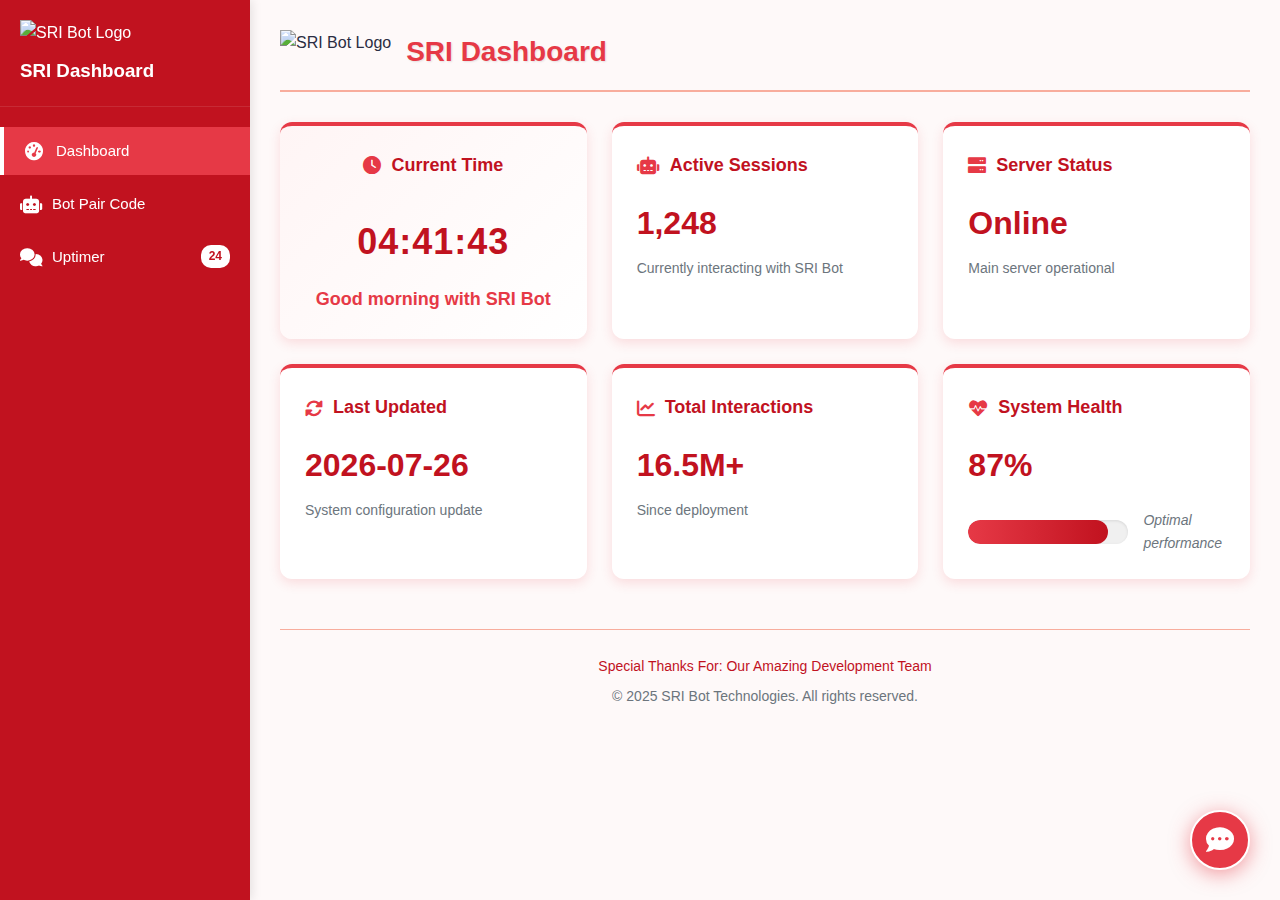
==== commit 46298f9d: "Update index.html" ====
--- a/index.html
+++ b/index.html
@@ -97,8 +97,9 @@
 
         </div>
         <div class="chat-content">
-            <iframe src="https://sri-chat.vercel.app/" style="width:100%;height:100%;border:none;"></iframe>
-        </div>
+            <iframe src="https://sri-chat-website.vercel.app/" style="width:100%;height:100%;border:none;"></iframe>
+        </div> <!-- https://sri-chat-website.vercel.app/ -->
+        <!-- https://sri-chat.vercel.app/ -->
         <div class="resize-handle" id="resizeHandle"></div>
     </div>
 
